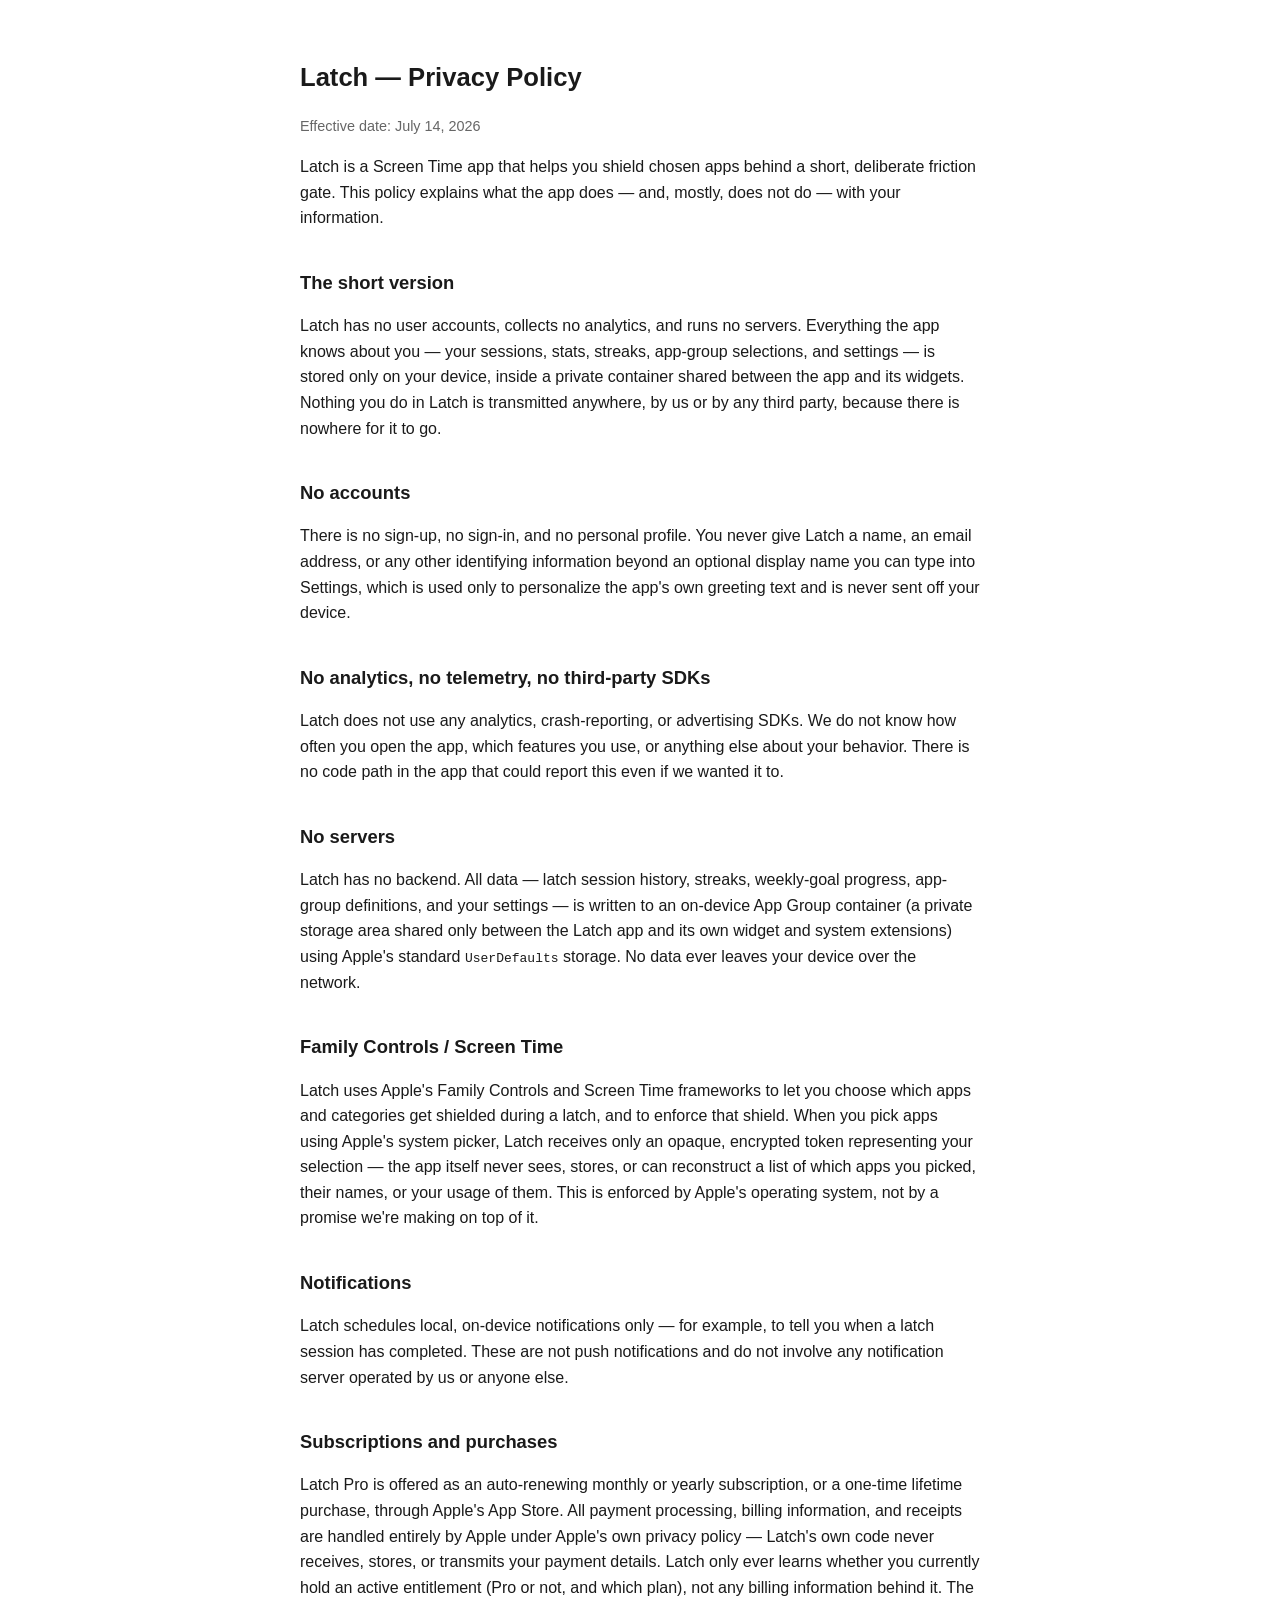
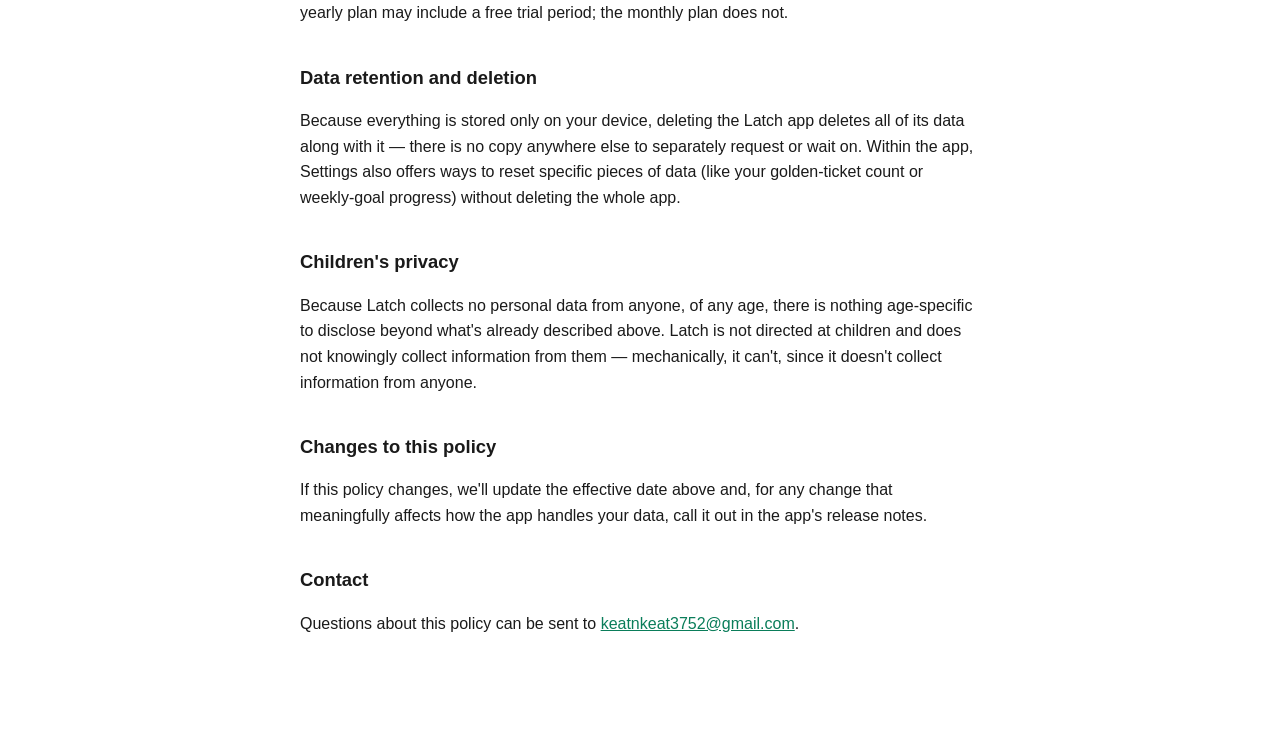
==== privacy/index.html @ b39165e9 "Add Latch Privacy Policy and Terms of Service pages" ====
<!doctype html>
<html lang="en">
<head>
<meta charset="utf-8">
<meta name="viewport" content="width=device-width, initial-scale=1">
<title>Latch — Privacy Policy</title>
<style>
  body { font-family: -apple-system, BlinkMacSystemFont, "Segoe UI", sans-serif; max-width: 680px; margin: 0 auto; padding: 40px 20px 80px; line-height: 1.6; color: #1a1a1a; }
  h1 { font-size: 1.6em; }
  h2 { font-size: 1.15em; margin-top: 2em; }
  .note { color: #666; font-size: 0.9em; }
  a { color: #0a7d5a; }
</style>
</head>
<body>
<h1>Latch — Privacy Policy</h1>
<p class="note">Effective date: July 14, 2026</p>

<p>Latch is a Screen Time app that helps you shield chosen apps behind a short, deliberate friction gate. This policy explains what the app does — and, mostly, does not do — with your information.</p>

<h2>The short version</h2>
<p>Latch has no user accounts, collects no analytics, and runs no servers. Everything the app knows about you — your sessions, stats, streaks, app-group selections, and settings — is stored only on your device, inside a private container shared between the app and its widgets. Nothing you do in Latch is transmitted anywhere, by us or by any third party, because there is nowhere for it to go.</p>

<h2>No accounts</h2>
<p>There is no sign-up, no sign-in, and no personal profile. You never give Latch a name, an email address, or any other identifying information beyond an optional display name you can type into Settings, which is used only to personalize the app's own greeting text and is never sent off your device.</p>

<h2>No analytics, no telemetry, no third-party SDKs</h2>
<p>Latch does not use any analytics, crash-reporting, or advertising SDKs. We do not know how often you open the app, which features you use, or anything else about your behavior. There is no code path in the app that could report this even if we wanted it to.</p>

<h2>No servers</h2>
<p>Latch has no backend. All data — latch session history, streaks, weekly-goal progress, app-group definitions, and your settings — is written to an on-device App Group container (a private storage area shared only between the Latch app and its own widget and system extensions) using Apple's standard <code>UserDefaults</code> storage. No data ever leaves your device over the network.</p>

<h2>Family Controls / Screen Time</h2>
<p>Latch uses Apple's Family Controls and Screen Time frameworks to let you choose which apps and categories get shielded during a latch, and to enforce that shield. When you pick apps using Apple's system picker, Latch receives only an opaque, encrypted token representing your selection — the app itself never sees, stores, or can reconstruct a list of which apps you picked, their names, or your usage of them. This is enforced by Apple's operating system, not by a promise we're making on top of it.</p>

<h2>Notifications</h2>
<p>Latch schedules local, on-device notifications only — for example, to tell you when a latch session has completed. These are not push notifications and do not involve any notification server operated by us or anyone else.</p>

<h2>Subscriptions and purchases</h2>
<p>Latch Pro is offered as an auto-renewing monthly or yearly subscription, or a one-time lifetime purchase, through Apple's App Store. All payment processing, billing information, and receipts are handled entirely by Apple under Apple's own privacy policy — Latch's own code never receives, stores, or transmits your payment details. Latch only ever learns whether you currently hold an active entitlement (Pro or not, and which plan), not any billing information behind it. The yearly plan may include a free trial period; the monthly plan does not.</p>

<h2>Data retention and deletion</h2>
<p>Because everything is stored only on your device, deleting the Latch app deletes all of its data along with it — there is no copy anywhere else to separately request or wait on. Within the app, Settings also offers ways to reset specific pieces of data (like your golden-ticket count or weekly-goal progress) without deleting the whole app.</p>

<h2>Children's privacy</h2>
<p>Because Latch collects no personal data from anyone, of any age, there is nothing age-specific to disclose beyond what's already described above. Latch is not directed at children and does not knowingly collect information from them — mechanically, it can't, since it doesn't collect information from anyone.</p>

<h2>Changes to this policy</h2>
<p>If this policy changes, we'll update the effective date above and, for any change that meaningfully affects how the app handles your data, call it out in the app's release notes.</p>

<h2>Contact</h2>
<p>Questions about this policy can be sent to <a href="mailto:keatnkeat3752@gmail.com">keatnkeat3752@gmail.com</a>.</p>
</body>
</html>
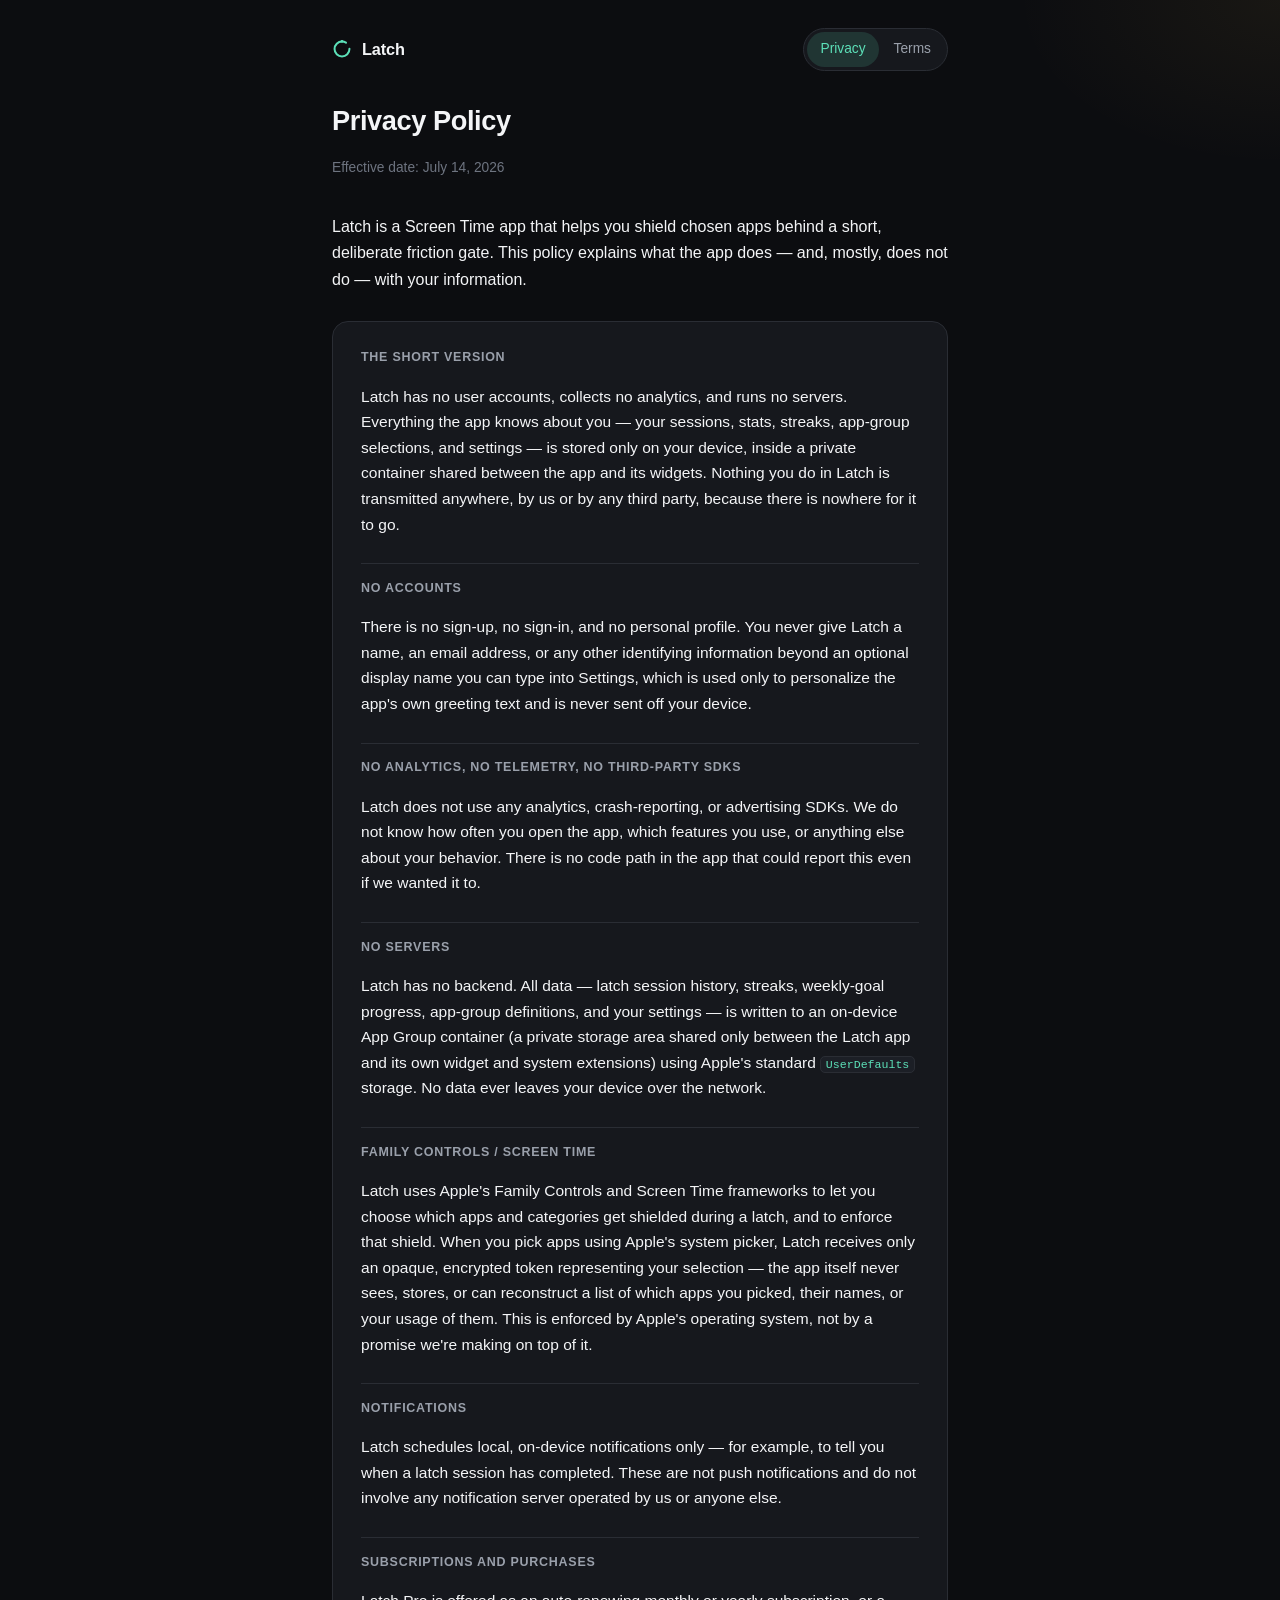
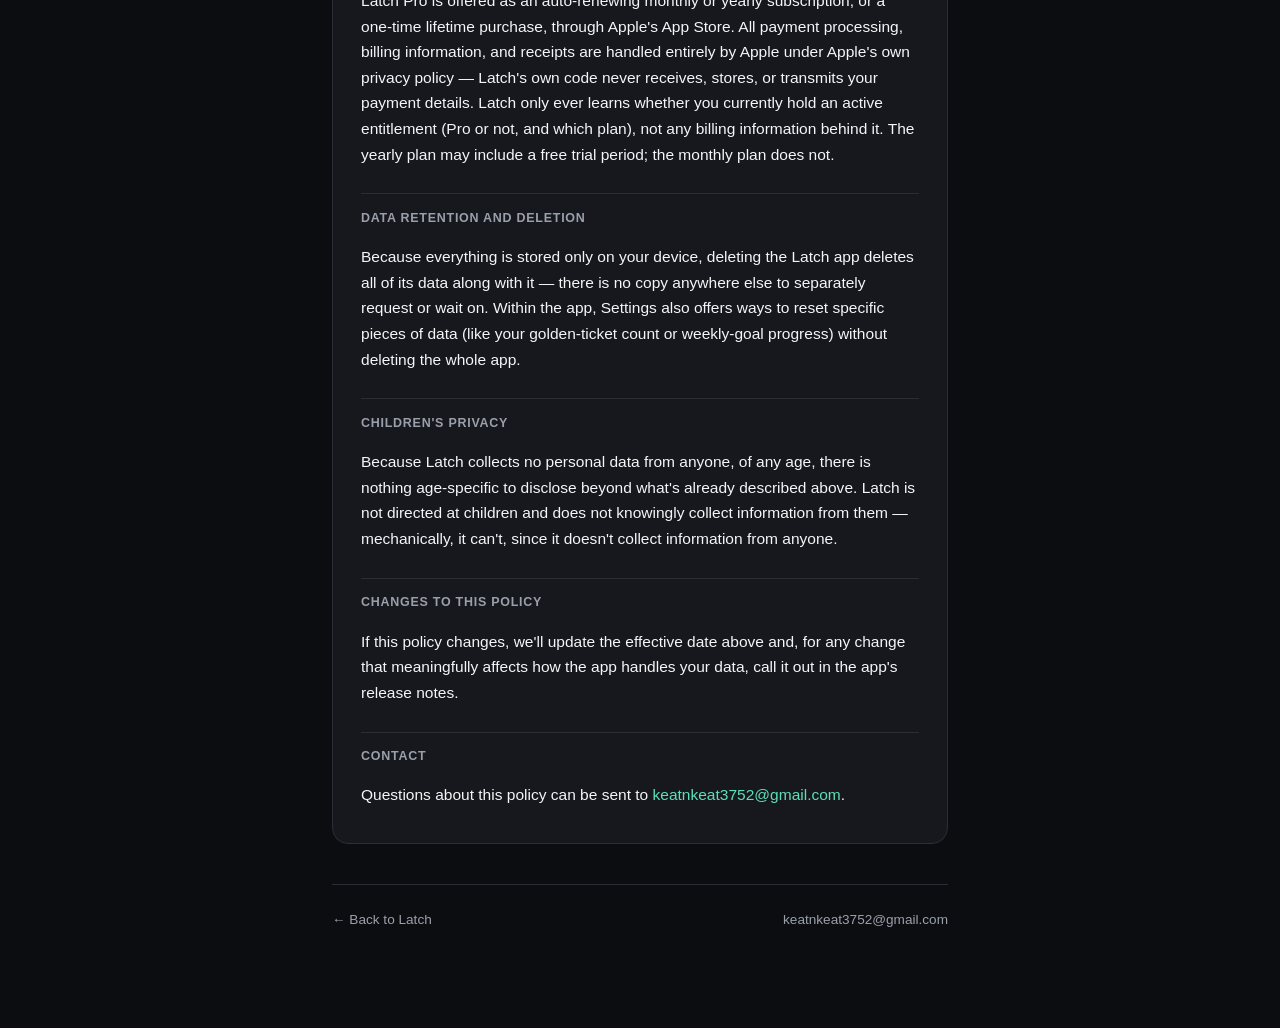
==== commit 2a51119a: "Restyle docs to match Latch's dark/mint brand, fix stale free-tier copy Replaces the bare unstyled p" ====
--- a/privacy/index.html
+++ b/privacy/index.html
@@ -3,52 +3,77 @@
 <head>
 <meta charset="utf-8">
 <meta name="viewport" content="width=device-width, initial-scale=1">
+<meta name="color-scheme" content="dark">
 <title>Latch — Privacy Policy</title>
-<style>
-  body { font-family: -apple-system, BlinkMacSystemFont, "Segoe UI", sans-serif; max-width: 680px; margin: 0 auto; padding: 40px 20px 80px; line-height: 1.6; color: #1a1a1a; }
-  h1 { font-size: 1.6em; }
-  h2 { font-size: 1.15em; margin-top: 2em; }
-  .note { color: #666; font-size: 0.9em; }
-  a { color: #0a7d5a; }
-</style>
+<meta name="description" content="Latch's Privacy Policy: no accounts, no analytics, no servers.">
+<link rel="stylesheet" href="../styles.css">
 </head>
 <body>
-<h1>Latch — Privacy Policy</h1>
-<p class="note">Effective date: July 14, 2026</p>
+<div class="wrap">
 
-<p>Latch is a Screen Time app that helps you shield chosen apps behind a short, deliberate friction gate. This policy explains what the app does — and, mostly, does not do — with your information.</p>
+  <header class="site-header">
+    <a class="brand" href="../">
+      <svg class="brand-mark" width="20" height="20" viewBox="0 0 22 22" fill="none" xmlns="http://www.w3.org/2000/svg">
+        <circle cx="11" cy="11" r="8.2" stroke="#5CE0B8" stroke-width="2.2" stroke-linecap="round" stroke-dasharray="43 8"/>
+        <circle cx="11" cy="2.6" r="1.6" fill="#5CE0B8"/>
+      </svg>
+      Latch
+    </a>
+    <nav class="tabs">
+      <a href="../privacy/" aria-current="page">Privacy</a>
+      <a href="../terms/">Terms</a>
+    </nav>
+  </header>
 
-<h2>The short version</h2>
-<p>Latch has no user accounts, collects no analytics, and runs no servers. Everything the app knows about you — your sessions, stats, streaks, app-group selections, and settings — is stored only on your device, inside a private container shared between the app and its widgets. Nothing you do in Latch is transmitted anywhere, by us or by any third party, because there is nowhere for it to go.</p>
+  <section class="doc-header">
+    <h1>Privacy Policy</h1>
+    <p class="note">Effective date: July 14, 2026</p>
+  </section>
 
-<h2>No accounts</h2>
-<p>There is no sign-up, no sign-in, and no personal profile. You never give Latch a name, an email address, or any other identifying information beyond an optional display name you can type into Settings, which is used only to personalize the app's own greeting text and is never sent off your device.</p>
+  <p>Latch is a Screen Time app that helps you shield chosen apps behind a short, deliberate friction gate. This policy explains what the app does — and, mostly, does not do — with your information.</p>
 
-<h2>No analytics, no telemetry, no third-party SDKs</h2>
-<p>Latch does not use any analytics, crash-reporting, or advertising SDKs. We do not know how often you open the app, which features you use, or anything else about your behavior. There is no code path in the app that could report this even if we wanted it to.</p>
+  <div class="card">
 
-<h2>No servers</h2>
-<p>Latch has no backend. All data — latch session history, streaks, weekly-goal progress, app-group definitions, and your settings — is written to an on-device App Group container (a private storage area shared only between the Latch app and its own widget and system extensions) using Apple's standard <code>UserDefaults</code> storage. No data ever leaves your device over the network.</p>
+    <h2>The short version</h2>
+    <p>Latch has no user accounts, collects no analytics, and runs no servers. Everything the app knows about you — your sessions, stats, streaks, app-group selections, and settings — is stored only on your device, inside a private container shared between the app and its widgets. Nothing you do in Latch is transmitted anywhere, by us or by any third party, because there is nowhere for it to go.</p>
 
-<h2>Family Controls / Screen Time</h2>
-<p>Latch uses Apple's Family Controls and Screen Time frameworks to let you choose which apps and categories get shielded during a latch, and to enforce that shield. When you pick apps using Apple's system picker, Latch receives only an opaque, encrypted token representing your selection — the app itself never sees, stores, or can reconstruct a list of which apps you picked, their names, or your usage of them. This is enforced by Apple's operating system, not by a promise we're making on top of it.</p>
+    <h2>No accounts</h2>
+    <p>There is no sign-up, no sign-in, and no personal profile. You never give Latch a name, an email address, or any other identifying information beyond an optional display name you can type into Settings, which is used only to personalize the app's own greeting text and is never sent off your device.</p>
 
-<h2>Notifications</h2>
-<p>Latch schedules local, on-device notifications only — for example, to tell you when a latch session has completed. These are not push notifications and do not involve any notification server operated by us or anyone else.</p>
+    <h2>No analytics, no telemetry, no third-party SDKs</h2>
+    <p>Latch does not use any analytics, crash-reporting, or advertising SDKs. We do not know how often you open the app, which features you use, or anything else about your behavior. There is no code path in the app that could report this even if we wanted it to.</p>
 
-<h2>Subscriptions and purchases</h2>
-<p>Latch Pro is offered as an auto-renewing monthly or yearly subscription, or a one-time lifetime purchase, through Apple's App Store. All payment processing, billing information, and receipts are handled entirely by Apple under Apple's own privacy policy — Latch's own code never receives, stores, or transmits your payment details. Latch only ever learns whether you currently hold an active entitlement (Pro or not, and which plan), not any billing information behind it. The yearly plan may include a free trial period; the monthly plan does not.</p>
+    <h2>No servers</h2>
+    <p>Latch has no backend. All data — latch session history, streaks, weekly-goal progress, app-group definitions, and your settings — is written to an on-device App Group container (a private storage area shared only between the Latch app and its own widget and system extensions) using Apple's standard <code>UserDefaults</code> storage. No data ever leaves your device over the network.</p>
 
-<h2>Data retention and deletion</h2>
-<p>Because everything is stored only on your device, deleting the Latch app deletes all of its data along with it — there is no copy anywhere else to separately request or wait on. Within the app, Settings also offers ways to reset specific pieces of data (like your golden-ticket count or weekly-goal progress) without deleting the whole app.</p>
+    <h2>Family Controls / Screen Time</h2>
+    <p>Latch uses Apple's Family Controls and Screen Time frameworks to let you choose which apps and categories get shielded during a latch, and to enforce that shield. When you pick apps using Apple's system picker, Latch receives only an opaque, encrypted token representing your selection — the app itself never sees, stores, or can reconstruct a list of which apps you picked, their names, or your usage of them. This is enforced by Apple's operating system, not by a promise we're making on top of it.</p>
 
-<h2>Children's privacy</h2>
-<p>Because Latch collects no personal data from anyone, of any age, there is nothing age-specific to disclose beyond what's already described above. Latch is not directed at children and does not knowingly collect information from them — mechanically, it can't, since it doesn't collect information from anyone.</p>
+    <h2>Notifications</h2>
+    <p>Latch schedules local, on-device notifications only — for example, to tell you when a latch session has completed. These are not push notifications and do not involve any notification server operated by us or anyone else.</p>
 
-<h2>Changes to this policy</h2>
-<p>If this policy changes, we'll update the effective date above and, for any change that meaningfully affects how the app handles your data, call it out in the app's release notes.</p>
+    <h2>Subscriptions and purchases</h2>
+    <p>Latch Pro is offered as an auto-renewing monthly or yearly subscription, or a one-time lifetime purchase, through Apple's App Store. All payment processing, billing information, and receipts are handled entirely by Apple under Apple's own privacy policy — Latch's own code never receives, stores, or transmits your payment details. Latch only ever learns whether you currently hold an active entitlement (Pro or not, and which plan), not any billing information behind it. The yearly plan may include a free trial period; the monthly plan does not.</p>
 
-<h2>Contact</h2>
-<p>Questions about this policy can be sent to <a href="mailto:keatnkeat3752@gmail.com">keatnkeat3752@gmail.com</a>.</p>
+    <h2>Data retention and deletion</h2>
+    <p>Because everything is stored only on your device, deleting the Latch app deletes all of its data along with it — there is no copy anywhere else to separately request or wait on. Within the app, Settings also offers ways to reset specific pieces of data (like your golden-ticket count or weekly-goal progress) without deleting the whole app.</p>
+
+    <h2>Children's privacy</h2>
+    <p>Because Latch collects no personal data from anyone, of any age, there is nothing age-specific to disclose beyond what's already described above. Latch is not directed at children and does not knowingly collect information from them — mechanically, it can't, since it doesn't collect information from anyone.</p>
+
+    <h2>Changes to this policy</h2>
+    <p>If this policy changes, we'll update the effective date above and, for any change that meaningfully affects how the app handles your data, call it out in the app's release notes.</p>
+
+    <h2>Contact</h2>
+    <p>Questions about this policy can be sent to <a href="mailto:keatnkeat3752@gmail.com">keatnkeat3752@gmail.com</a>.</p>
+
+  </div>
+
+  <footer class="site-footer">
+    <span><a href="../">← Back to Latch</a></span>
+    <span><a href="mailto:keatnkeat3752@gmail.com">keatnkeat3752@gmail.com</a></span>
+  </footer>
+
+</div>
 </body>
 </html>
--- a/styles.css
+++ b/styles.css
@@ -0,0 +1,300 @@
+:root {
+  --bg-base: #0c0d10;
+  --bg-elevated: #16181d;
+  --bg-elevated-2: #1c1f26;
+  --stroke-subtle: #2a2d34;
+  --text-primary: #f4f5f7;
+  --text-secondary: #9aa0ab;
+  --text-tertiary: #6e7480;
+  --accent-mint: #5ce0b8;
+  --accent-mint-dim: rgba(92, 224, 184, 0.14);
+  --accent-gold: #e7b84b;
+}
+
+* {
+  box-sizing: border-box;
+}
+
+html {
+  color-scheme: dark;
+}
+
+body {
+  margin: 0;
+  background: var(--bg-base);
+  background-image:
+    radial-gradient(560px 320px at 12% -8%, rgba(92, 224, 184, 0.10), transparent 60%),
+    radial-gradient(480px 300px at 100% 0%, rgba(231, 184, 75, 0.06), transparent 55%);
+  background-repeat: no-repeat;
+  color: var(--text-primary);
+  font-family: -apple-system, BlinkMacSystemFont, "SF Pro Text", "Segoe UI", Helvetica, Arial, sans-serif;
+  -webkit-font-smoothing: antialiased;
+  line-height: 1.65;
+}
+
+a {
+  color: var(--accent-mint);
+  text-decoration: none;
+}
+
+a:hover {
+  text-decoration: underline;
+}
+
+.wrap {
+  max-width: 660px;
+  margin: 0 auto;
+  padding: 0 22px 96px;
+}
+
+/* Header */
+
+.site-header {
+  display: flex;
+  align-items: center;
+  justify-content: space-between;
+  gap: 16px;
+  padding: 28px 0 20px;
+}
+
+.brand {
+  display: inline-flex;
+  align-items: center;
+  gap: 10px;
+  color: var(--text-primary);
+  font-weight: 600;
+  font-size: 1.02em;
+  letter-spacing: -0.01em;
+}
+
+.brand:hover {
+  text-decoration: none;
+  opacity: 0.85;
+}
+
+.brand-mark {
+  display: block;
+  flex: none;
+}
+
+.tabs {
+  display: inline-flex;
+  gap: 2px;
+  padding: 3px;
+  background: var(--bg-elevated);
+  border: 1px solid var(--stroke-subtle);
+  border-radius: 999px;
+}
+
+.tabs a {
+  color: var(--text-secondary);
+  font-size: 0.86em;
+  font-weight: 500;
+  padding: 6px 13px;
+  border-radius: 999px;
+}
+
+.tabs a:hover {
+  color: var(--text-primary);
+  text-decoration: none;
+}
+
+.tabs a[aria-current="page"] {
+  background: var(--accent-mint-dim);
+  color: var(--accent-mint);
+}
+
+/* Hero (index only) */
+
+.hero {
+  padding: 56px 0 40px;
+}
+
+.kicker {
+  display: inline-flex;
+  align-items: center;
+  gap: 7px;
+  color: var(--accent-mint);
+  font-size: 0.78em;
+  font-weight: 600;
+  letter-spacing: 0.08em;
+  text-transform: uppercase;
+  margin-bottom: 18px;
+}
+
+.kicker::before {
+  content: "";
+  width: 6px;
+  height: 6px;
+  border-radius: 50%;
+  background: var(--accent-mint);
+  box-shadow: 0 0 10px 1px var(--accent-mint);
+}
+
+.hero h1 {
+  font-size: 2.15em;
+  letter-spacing: -0.02em;
+  margin: 0 0 12px;
+}
+
+.hero p {
+  color: var(--text-secondary);
+  font-size: 1.05em;
+  max-width: 46ch;
+  margin: 0;
+}
+
+.link-grid {
+  display: grid;
+  gap: 12px;
+  margin-top: 36px;
+}
+
+.link-card {
+  display: flex;
+  align-items: center;
+  justify-content: space-between;
+  gap: 16px;
+  padding: 18px 20px;
+  background: var(--bg-elevated);
+  border: 1px solid var(--stroke-subtle);
+  border-radius: 14px;
+  color: var(--text-primary);
+  transition: border-color 0.15s ease, transform 0.15s ease, background 0.15s ease;
+}
+
+.link-card:hover {
+  border-color: var(--accent-mint);
+  background: var(--bg-elevated-2);
+  transform: translateY(-1px);
+  text-decoration: none;
+}
+
+.link-card .title {
+  font-weight: 600;
+  font-size: 1.02em;
+}
+
+.link-card .desc {
+  color: var(--text-tertiary);
+  font-size: 0.88em;
+  margin-top: 3px;
+}
+
+.link-card .chev {
+  color: var(--text-tertiary);
+  flex: none;
+}
+
+.link-card:hover .chev {
+  color: var(--accent-mint);
+}
+
+/* Document pages */
+
+.doc-header {
+  padding: 8px 0 4px;
+}
+
+.doc-header h1 {
+  font-size: 1.7em;
+  letter-spacing: -0.015em;
+  margin: 0 0 10px;
+}
+
+.note {
+  color: var(--text-tertiary);
+  font-size: 0.86em;
+}
+
+.card {
+  background: var(--bg-elevated);
+  border: 1px solid var(--stroke-subtle);
+  border-radius: 16px;
+  padding: 8px 28px 20px;
+  margin-top: 28px;
+}
+
+.card h2 {
+  font-size: 0.78em;
+  font-weight: 700;
+  letter-spacing: 0.06em;
+  text-transform: uppercase;
+  color: var(--text-secondary);
+  margin: 2.1em 0 0.9em;
+  padding-top: 1.1em;
+  border-top: 1px solid var(--stroke-subtle);
+}
+
+.card > h2:first-child {
+  margin-top: 1.4em;
+  padding-top: 0;
+  border-top: none;
+}
+
+.card p,
+.card li {
+  color: var(--text-primary);
+  font-size: 0.97em;
+}
+
+.card ul {
+  padding-left: 1.2em;
+}
+
+.card li {
+  margin: 0.4em 0;
+}
+
+.card strong {
+  color: var(--text-primary);
+}
+
+.card code {
+  background: var(--bg-elevated-2);
+  border: 1px solid var(--stroke-subtle);
+  border-radius: 5px;
+  padding: 0.1em 0.4em;
+  font-size: 0.92em;
+  color: var(--accent-mint);
+}
+
+.placeholder {
+  color: #ffb4a8;
+  background: rgba(224, 108, 108, 0.14);
+  padding: 2px 7px;
+  border-radius: 5px;
+  font-family: ui-monospace, "SF Mono", Menlo, monospace;
+  font-size: 0.9em;
+}
+
+/* Footer */
+
+.site-footer {
+  display: flex;
+  align-items: center;
+  justify-content: space-between;
+  gap: 16px;
+  flex-wrap: wrap;
+  margin-top: 40px;
+  padding-top: 24px;
+  border-top: 1px solid var(--stroke-subtle);
+  color: var(--text-tertiary);
+  font-size: 0.85em;
+}
+
+.site-footer a {
+  color: var(--text-secondary);
+}
+
+@media (max-width: 480px) {
+  .hero h1 {
+    font-size: 1.7em;
+  }
+  .card {
+    padding: 4px 18px 12px;
+  }
+  .site-header {
+    padding-top: 22px;
+  }
+}
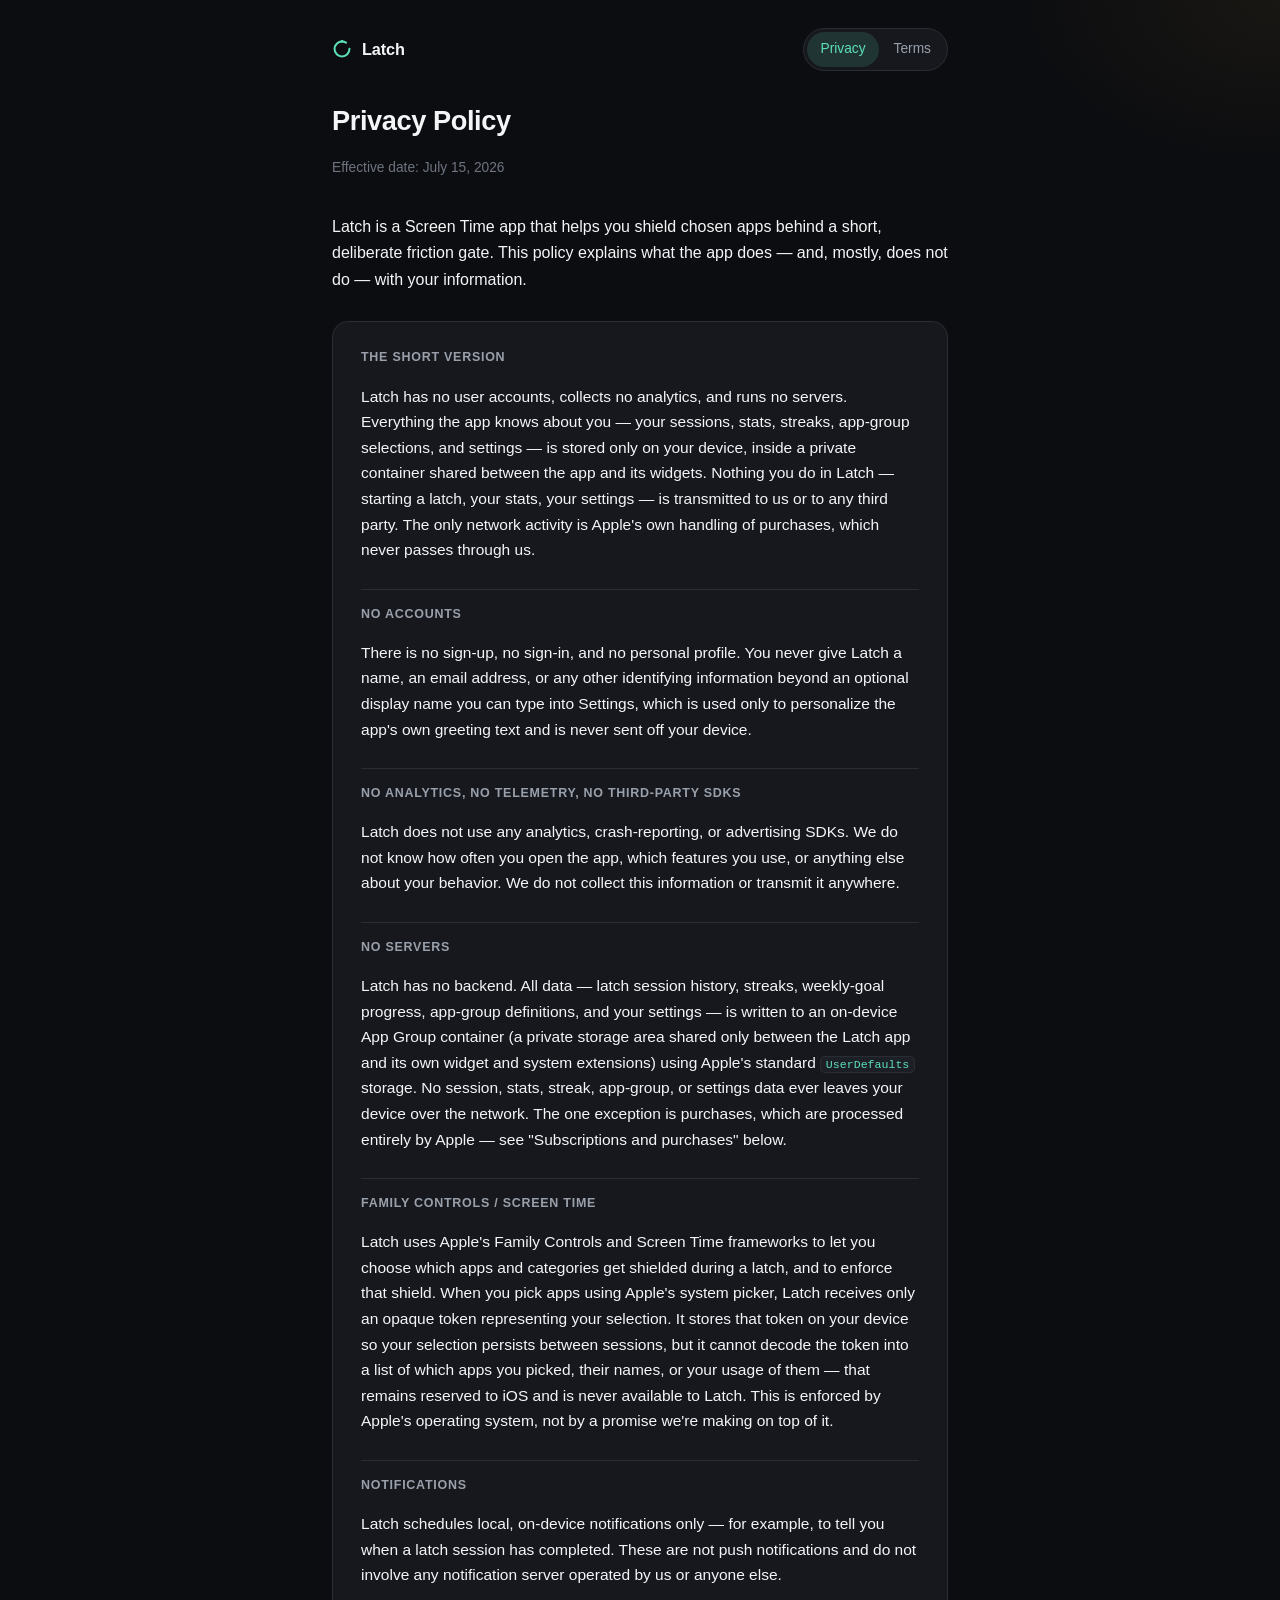
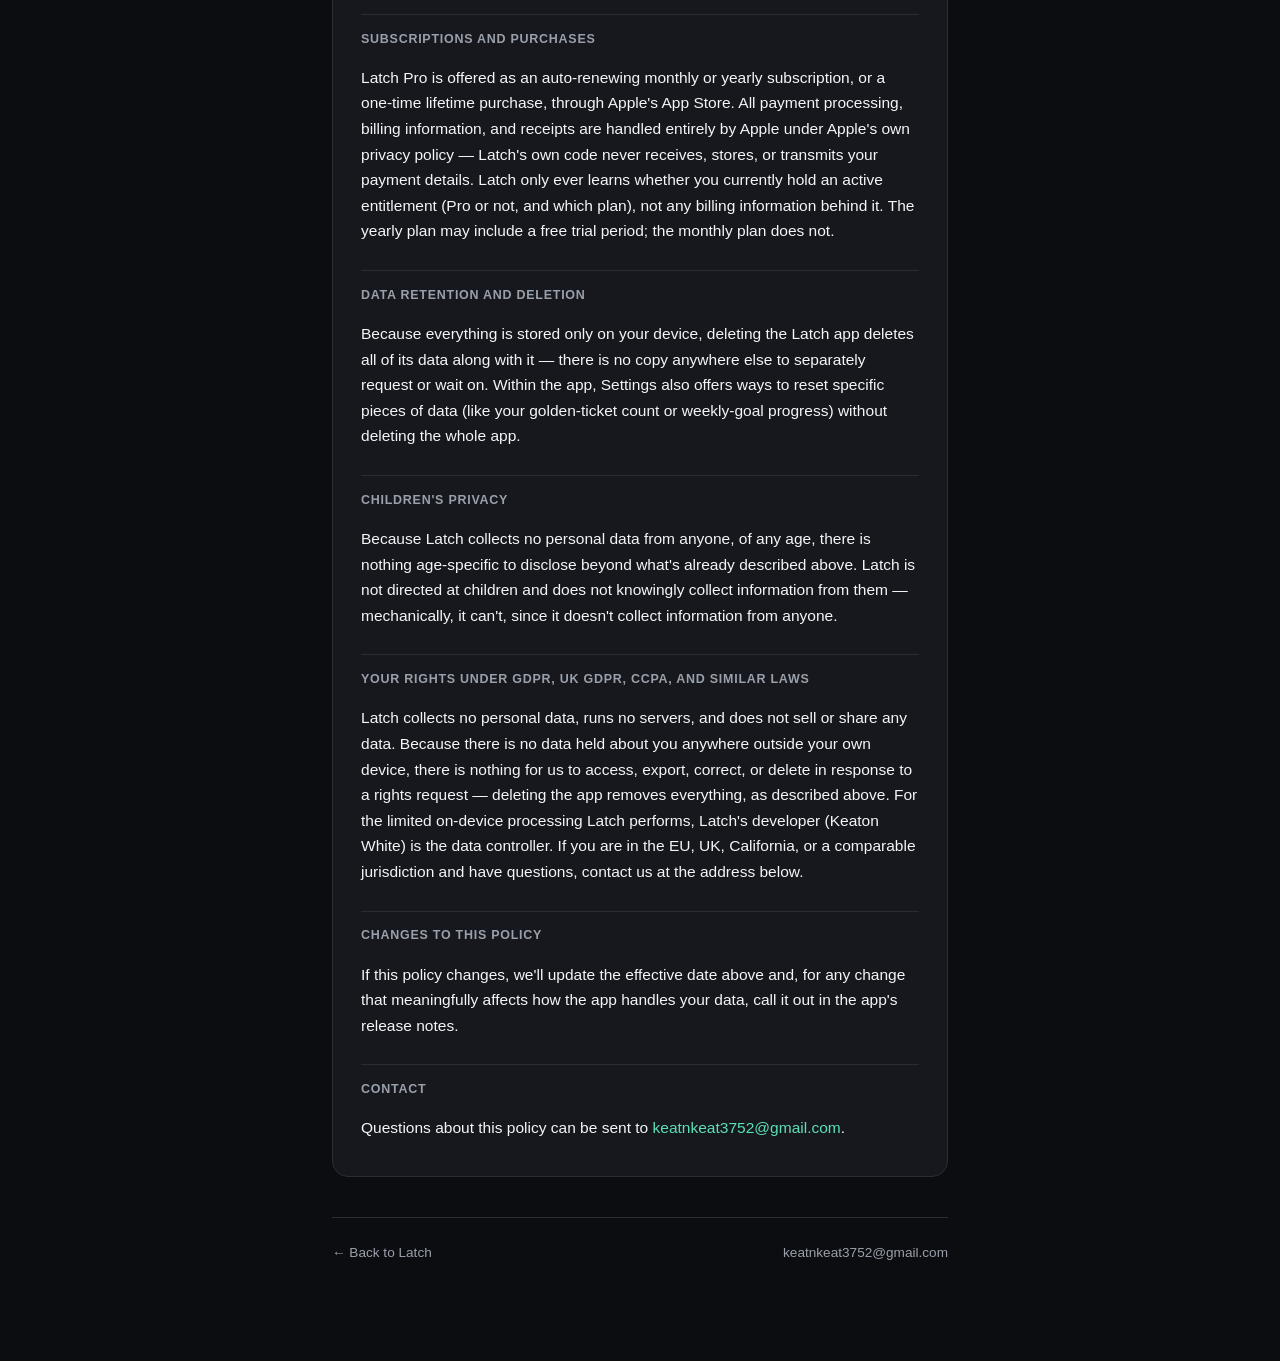
==== commit 10cbe52c: "Harden Terms & Privacy for App Store review and liability Terms: - Add "License and Apple's standard" ====
--- a/privacy/index.html
+++ b/privacy/index.html
@@ -6,7 +6,7 @@
 <meta name="color-scheme" content="dark">
 <title>Latch — Privacy Policy</title>
 <meta name="description" content="Latch's Privacy Policy: no accounts, no analytics, no servers.">
-<link rel="stylesheet" href="../styles.css">
+<link rel="stylesheet" href="../styles.css?v=2">
 </head>
 <body>
 <div class="wrap">
@@ -27,7 +27,7 @@
 
   <section class="doc-header">
     <h1>Privacy Policy</h1>
-    <p class="note">Effective date: July 14, 2026</p>
+    <p class="note">Effective date: July 15, 2026</p>
   </section>
 
   <p>Latch is a Screen Time app that helps you shield chosen apps behind a short, deliberate friction gate. This policy explains what the app does — and, mostly, does not do — with your information.</p>
@@ -35,19 +35,19 @@
   <div class="card">
 
     <h2>The short version</h2>
-    <p>Latch has no user accounts, collects no analytics, and runs no servers. Everything the app knows about you — your sessions, stats, streaks, app-group selections, and settings — is stored only on your device, inside a private container shared between the app and its widgets. Nothing you do in Latch is transmitted anywhere, by us or by any third party, because there is nowhere for it to go.</p>
+    <p>Latch has no user accounts, collects no analytics, and runs no servers. Everything the app knows about you — your sessions, stats, streaks, app-group selections, and settings — is stored only on your device, inside a private container shared between the app and its widgets. Nothing you do in Latch — starting a latch, your stats, your settings — is transmitted to us or to any third party. The only network activity is Apple's own handling of purchases, which never passes through us.</p>
 
     <h2>No accounts</h2>
     <p>There is no sign-up, no sign-in, and no personal profile. You never give Latch a name, an email address, or any other identifying information beyond an optional display name you can type into Settings, which is used only to personalize the app's own greeting text and is never sent off your device.</p>
 
     <h2>No analytics, no telemetry, no third-party SDKs</h2>
-    <p>Latch does not use any analytics, crash-reporting, or advertising SDKs. We do not know how often you open the app, which features you use, or anything else about your behavior. There is no code path in the app that could report this even if we wanted it to.</p>
+    <p>Latch does not use any analytics, crash-reporting, or advertising SDKs. We do not know how often you open the app, which features you use, or anything else about your behavior. We do not collect this information or transmit it anywhere.</p>
 
     <h2>No servers</h2>
-    <p>Latch has no backend. All data — latch session history, streaks, weekly-goal progress, app-group definitions, and your settings — is written to an on-device App Group container (a private storage area shared only between the Latch app and its own widget and system extensions) using Apple's standard <code>UserDefaults</code> storage. No data ever leaves your device over the network.</p>
+    <p>Latch has no backend. All data — latch session history, streaks, weekly-goal progress, app-group definitions, and your settings — is written to an on-device App Group container (a private storage area shared only between the Latch app and its own widget and system extensions) using Apple's standard <code>UserDefaults</code> storage. No session, stats, streak, app-group, or settings data ever leaves your device over the network. The one exception is purchases, which are processed entirely by Apple — see "Subscriptions and purchases" below.</p>
 
     <h2>Family Controls / Screen Time</h2>
-    <p>Latch uses Apple's Family Controls and Screen Time frameworks to let you choose which apps and categories get shielded during a latch, and to enforce that shield. When you pick apps using Apple's system picker, Latch receives only an opaque, encrypted token representing your selection — the app itself never sees, stores, or can reconstruct a list of which apps you picked, their names, or your usage of them. This is enforced by Apple's operating system, not by a promise we're making on top of it.</p>
+    <p>Latch uses Apple's Family Controls and Screen Time frameworks to let you choose which apps and categories get shielded during a latch, and to enforce that shield. When you pick apps using Apple's system picker, Latch receives only an opaque token representing your selection. It stores that token on your device so your selection persists between sessions, but it cannot decode the token into a list of which apps you picked, their names, or your usage of them — that remains reserved to iOS and is never available to Latch. This is enforced by Apple's operating system, not by a promise we're making on top of it.</p>
 
     <h2>Notifications</h2>
     <p>Latch schedules local, on-device notifications only — for example, to tell you when a latch session has completed. These are not push notifications and do not involve any notification server operated by us or anyone else.</p>
@@ -60,6 +60,9 @@
 
     <h2>Children's privacy</h2>
     <p>Because Latch collects no personal data from anyone, of any age, there is nothing age-specific to disclose beyond what's already described above. Latch is not directed at children and does not knowingly collect information from them — mechanically, it can't, since it doesn't collect information from anyone.</p>
+
+    <h2>Your rights under GDPR, UK GDPR, CCPA, and similar laws</h2>
+    <p>Latch collects no personal data, runs no servers, and does not sell or share any data. Because there is no data held about you anywhere outside your own device, there is nothing for us to access, export, correct, or delete in response to a rights request — deleting the app removes everything, as described above. For the limited on-device processing Latch performs, Latch's developer (Keaton White) is the data controller. If you are in the EU, UK, California, or a comparable jurisdiction and have questions, contact us at the address below.</p>
 
     <h2>Changes to this policy</h2>
     <p>If this policy changes, we'll update the effective date above and, for any change that meaningfully affects how the app handles your data, call it out in the app's release notes.</p>
--- a/styles.css
+++ b/styles.css
@@ -171,14 +171,16 @@
 }
 
 .link-card .title {
+  display: block;
   font-weight: 600;
   font-size: 1.02em;
 }
 
 .link-card .desc {
+  display: block;
   color: var(--text-tertiary);
   font-size: 0.88em;
-  margin-top: 3px;
+  margin-top: 4px;
 }
 
 .link-card .chev {
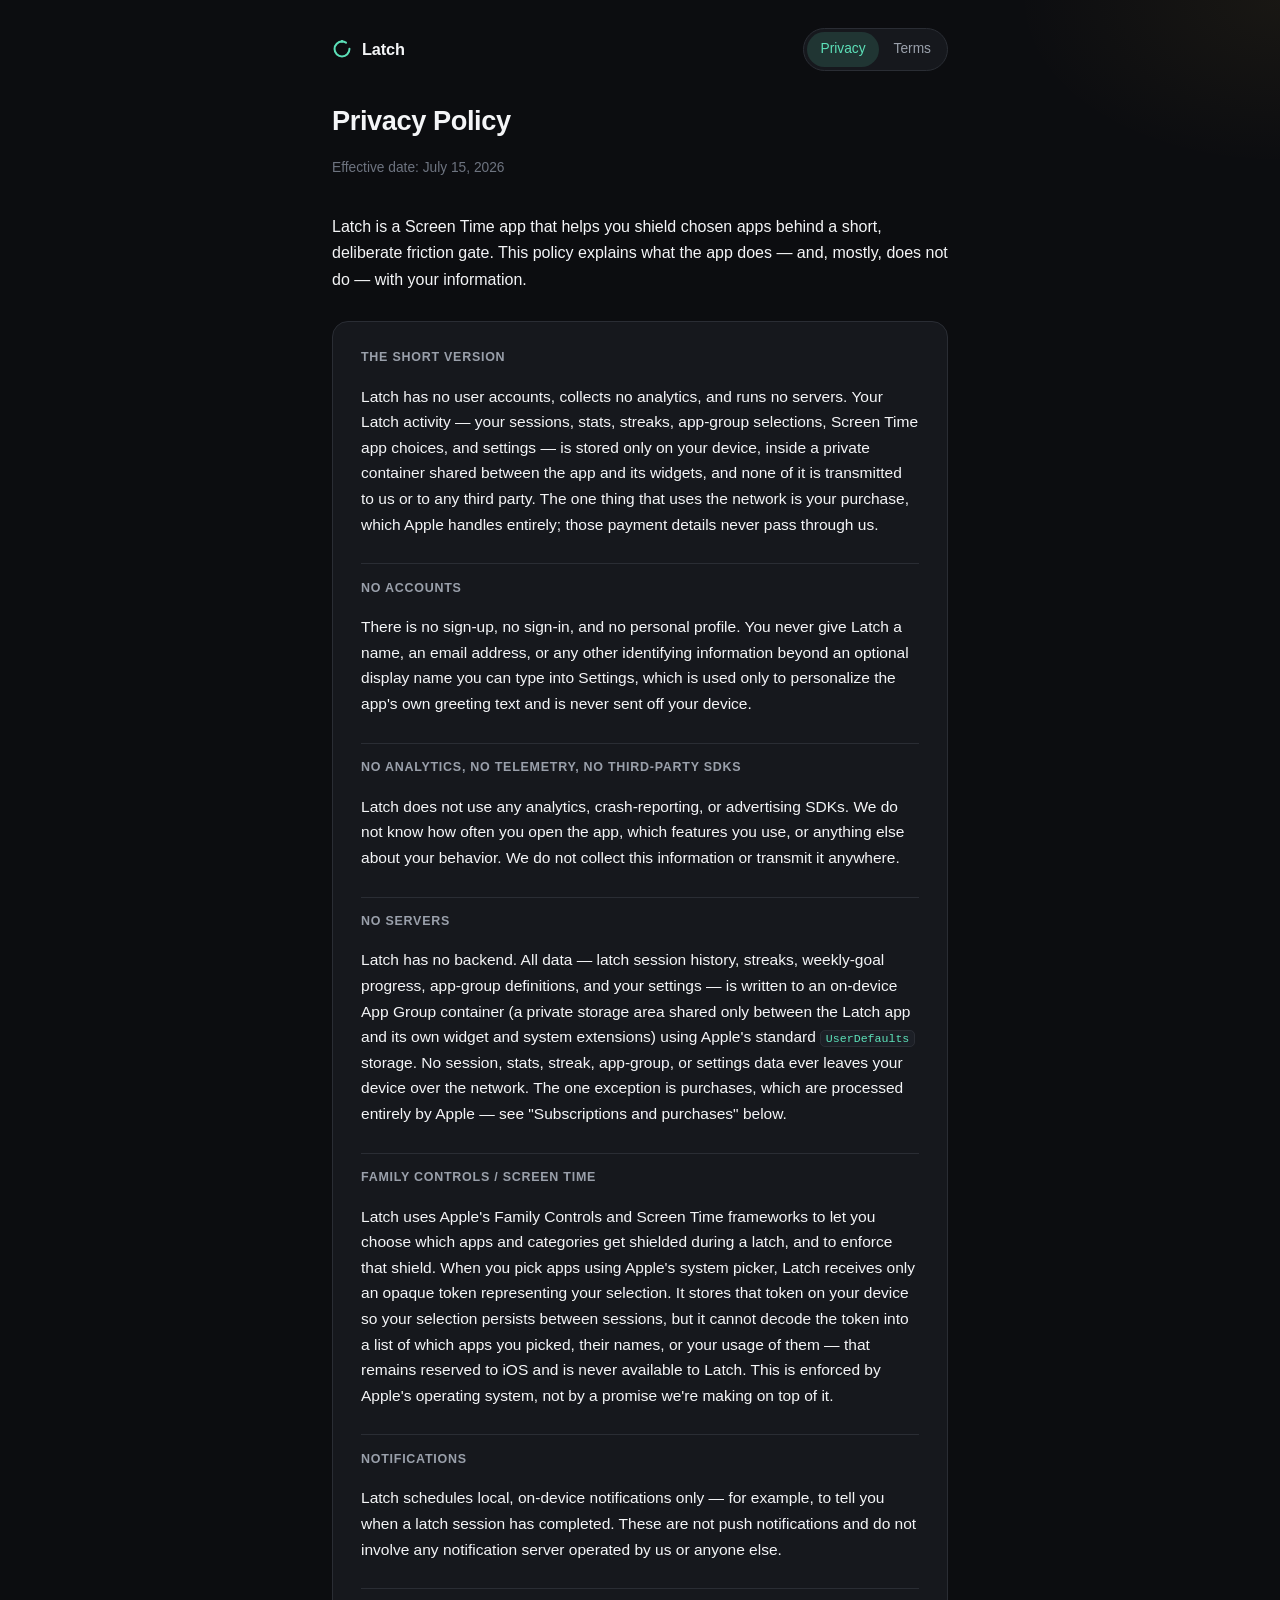
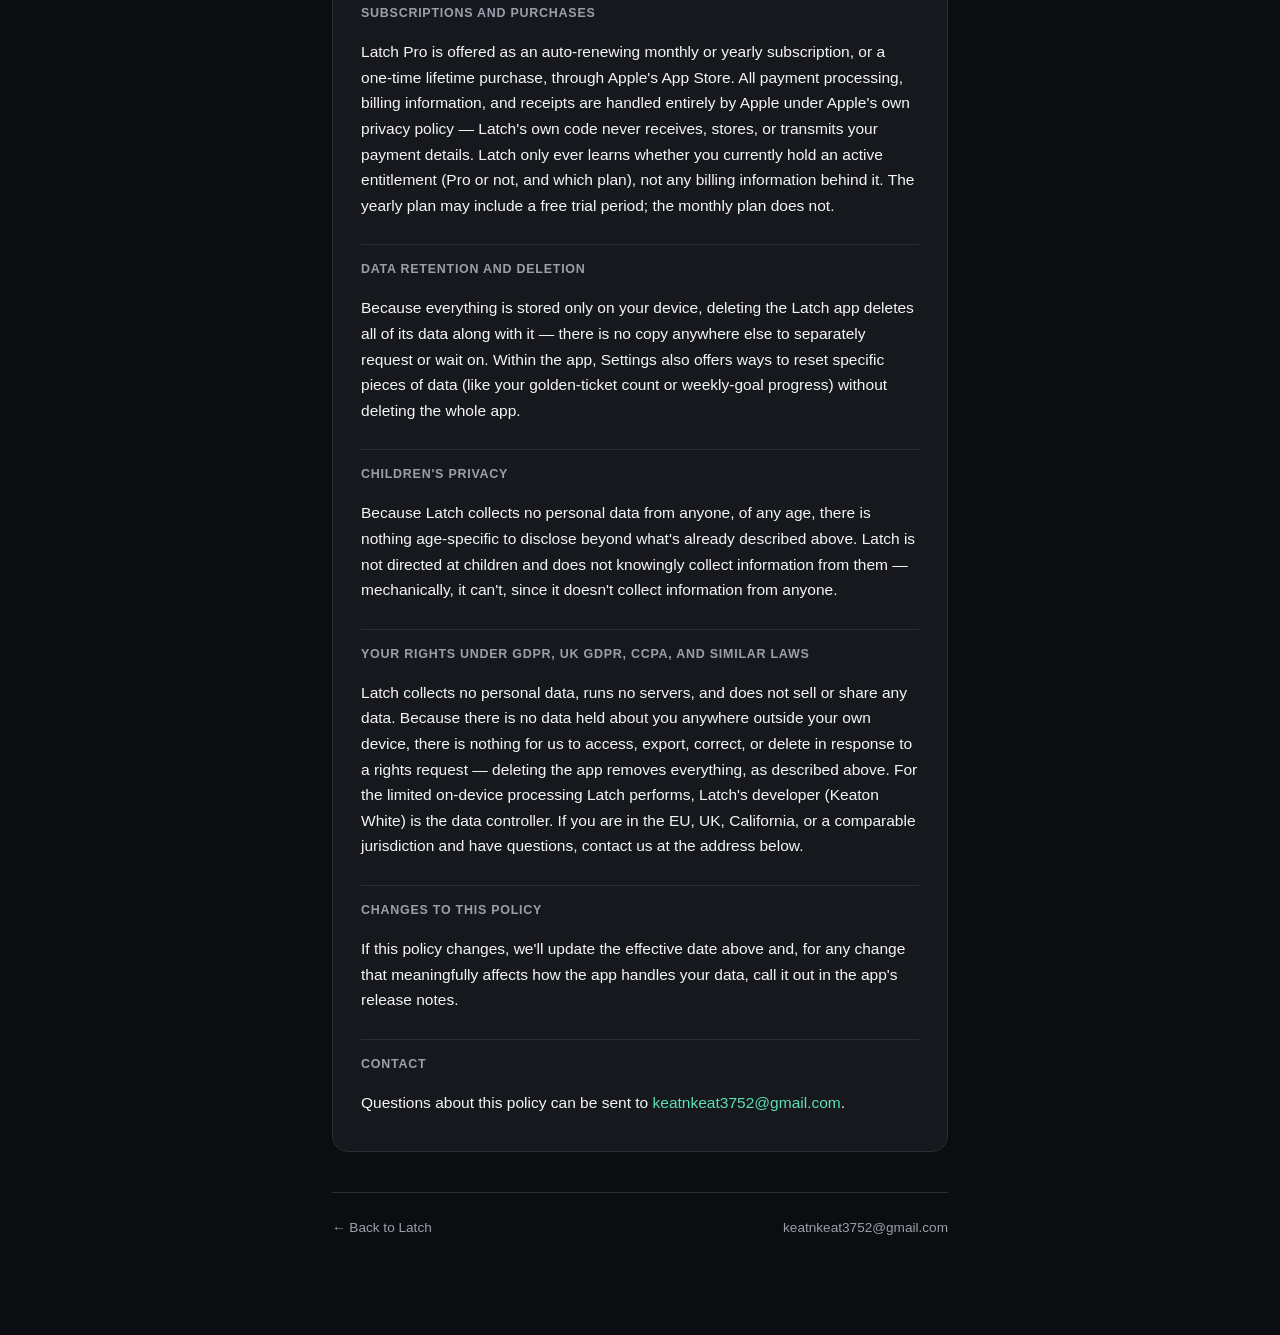
==== commit 91f7e664: "Privacy: scope the no-transmission claim to Latch activity, not an absolute Lead the short version w" ====
--- a/privacy/index.html
+++ b/privacy/index.html
@@ -35,7 +35,7 @@
   <div class="card">
 
     <h2>The short version</h2>
-    <p>Latch has no user accounts, collects no analytics, and runs no servers. Everything the app knows about you — your sessions, stats, streaks, app-group selections, and settings — is stored only on your device, inside a private container shared between the app and its widgets. Nothing you do in Latch — starting a latch, your stats, your settings — is transmitted to us or to any third party. The only network activity is Apple's own handling of purchases, which never passes through us.</p>
+    <p>Latch has no user accounts, collects no analytics, and runs no servers. Your Latch activity — your sessions, stats, streaks, app-group selections, Screen Time app choices, and settings — is stored only on your device, inside a private container shared between the app and its widgets, and none of it is transmitted to us or to any third party. The one thing that uses the network is your purchase, which Apple handles entirely; those payment details never pass through us.</p>
 
     <h2>No accounts</h2>
     <p>There is no sign-up, no sign-in, and no personal profile. You never give Latch a name, an email address, or any other identifying information beyond an optional display name you can type into Settings, which is used only to personalize the app's own greeting text and is never sent off your device.</p>
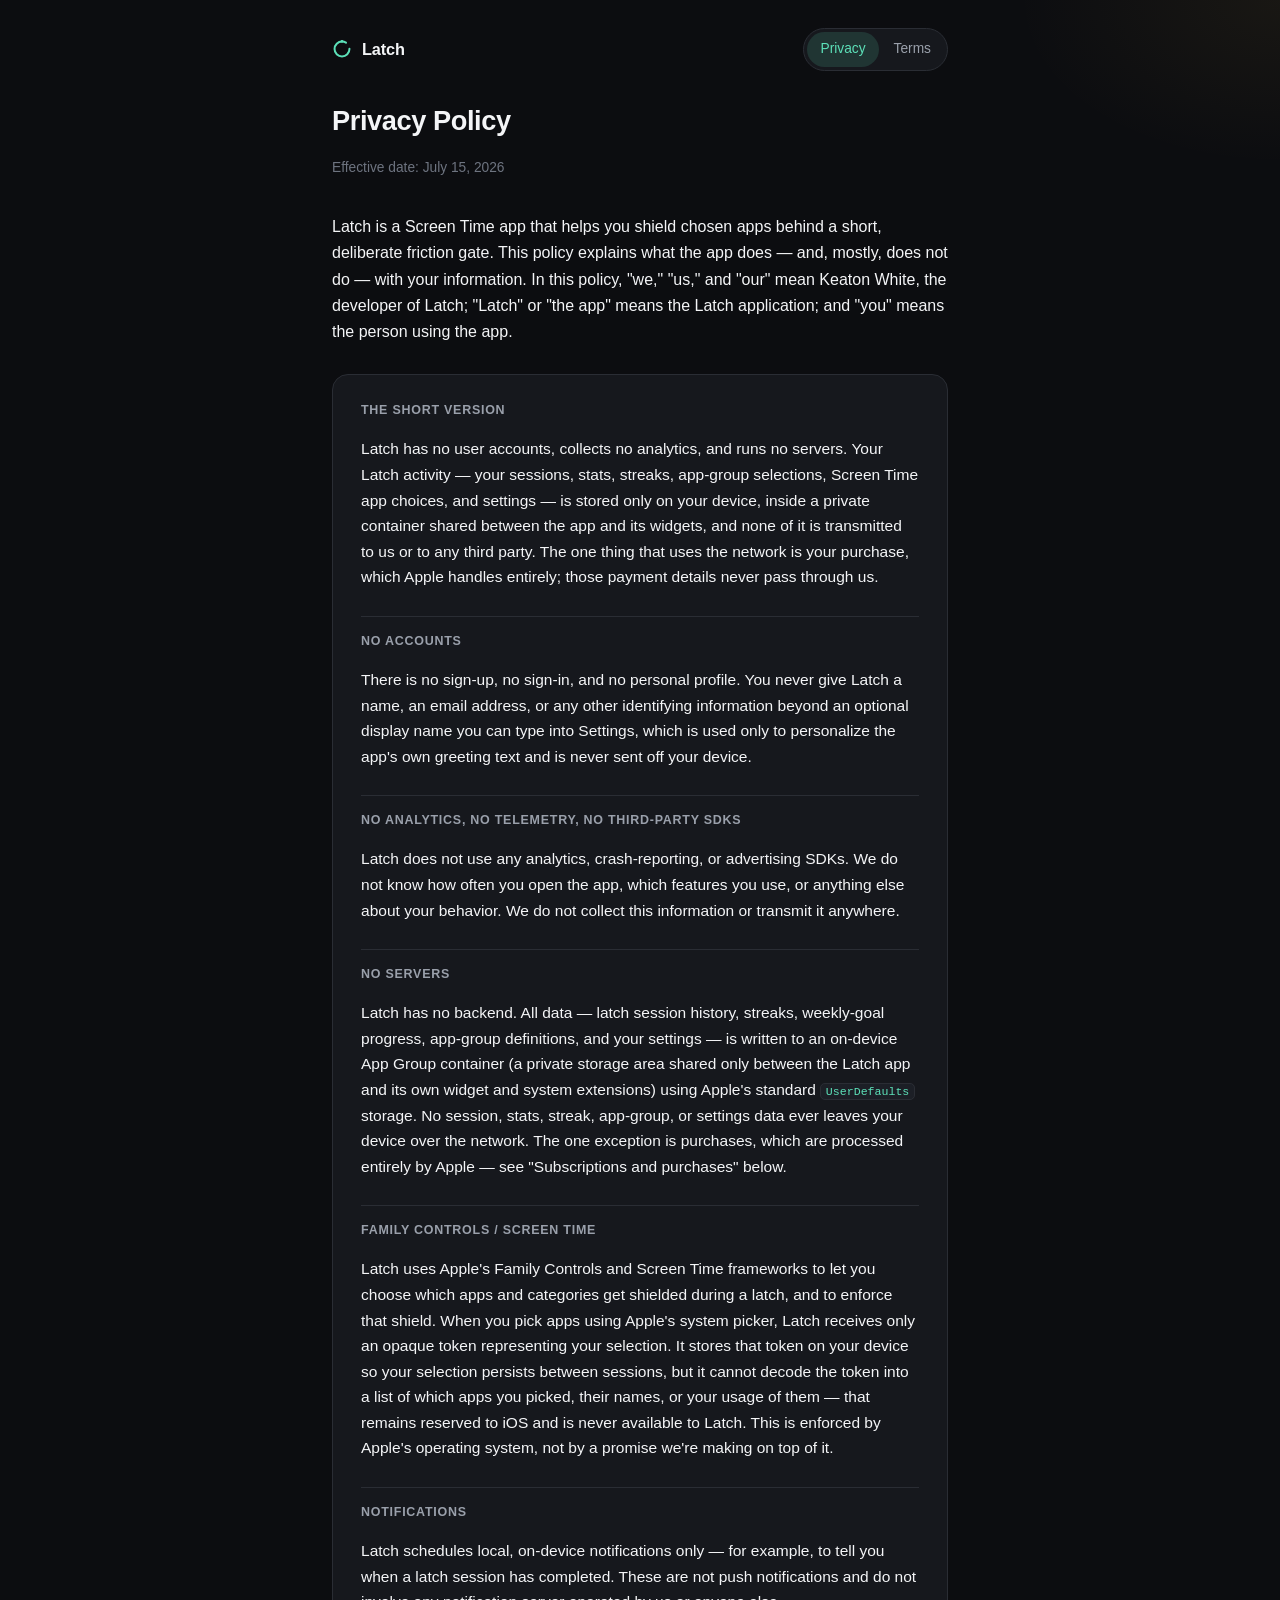
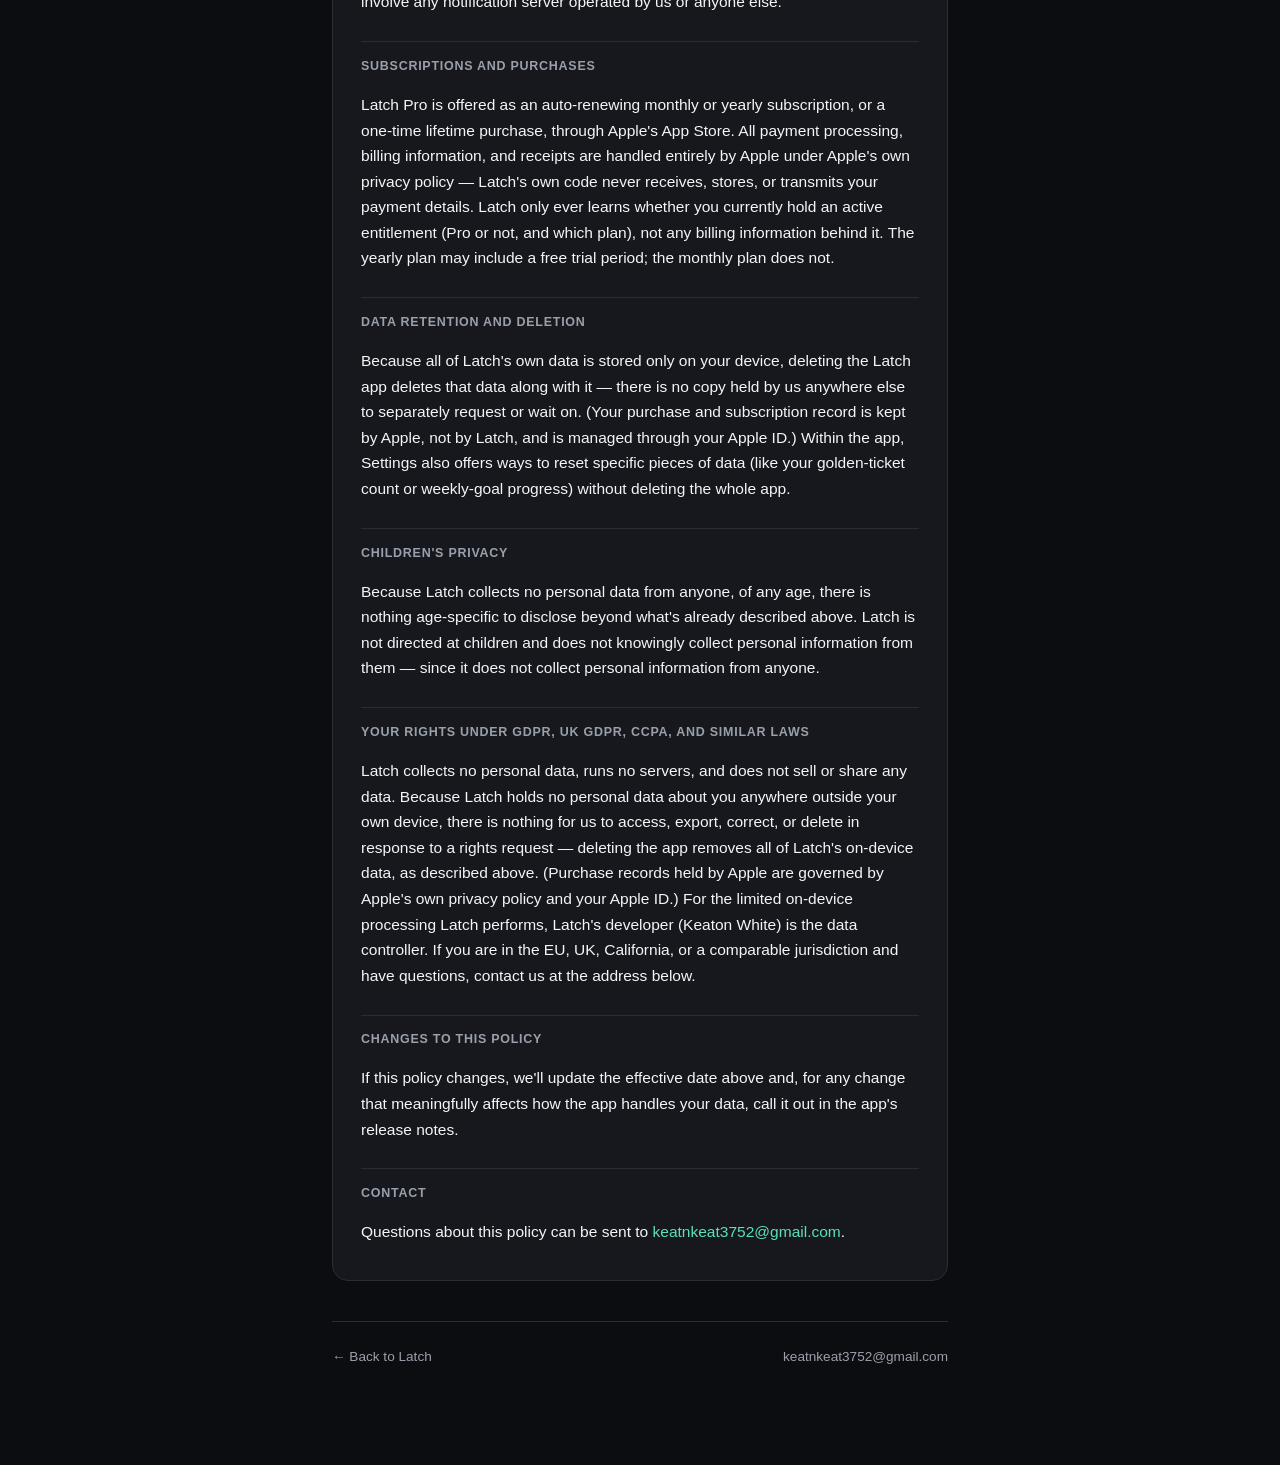
==== commit e3701677: "Precision pass: define pronouns, scope remaining absolutes - Define 'we/us/our' (= Keaton White) and" ====
--- a/privacy/index.html
+++ b/privacy/index.html
@@ -30,7 +30,7 @@
     <p class="note">Effective date: July 15, 2026</p>
   </section>
 
-  <p>Latch is a Screen Time app that helps you shield chosen apps behind a short, deliberate friction gate. This policy explains what the app does — and, mostly, does not do — with your information.</p>
+  <p>Latch is a Screen Time app that helps you shield chosen apps behind a short, deliberate friction gate. This policy explains what the app does — and, mostly, does not do — with your information. In this policy, "we," "us," and "our" mean Keaton White, the developer of Latch; "Latch" or "the app" means the Latch application; and "you" means the person using the app.</p>
 
   <div class="card">
 
@@ -56,13 +56,13 @@
     <p>Latch Pro is offered as an auto-renewing monthly or yearly subscription, or a one-time lifetime purchase, through Apple's App Store. All payment processing, billing information, and receipts are handled entirely by Apple under Apple's own privacy policy — Latch's own code never receives, stores, or transmits your payment details. Latch only ever learns whether you currently hold an active entitlement (Pro or not, and which plan), not any billing information behind it. The yearly plan may include a free trial period; the monthly plan does not.</p>
 
     <h2>Data retention and deletion</h2>
-    <p>Because everything is stored only on your device, deleting the Latch app deletes all of its data along with it — there is no copy anywhere else to separately request or wait on. Within the app, Settings also offers ways to reset specific pieces of data (like your golden-ticket count or weekly-goal progress) without deleting the whole app.</p>
+    <p>Because all of Latch's own data is stored only on your device, deleting the Latch app deletes that data along with it — there is no copy held by us anywhere else to separately request or wait on. (Your purchase and subscription record is kept by Apple, not by Latch, and is managed through your Apple ID.) Within the app, Settings also offers ways to reset specific pieces of data (like your golden-ticket count or weekly-goal progress) without deleting the whole app.</p>
 
     <h2>Children's privacy</h2>
-    <p>Because Latch collects no personal data from anyone, of any age, there is nothing age-specific to disclose beyond what's already described above. Latch is not directed at children and does not knowingly collect information from them — mechanically, it can't, since it doesn't collect information from anyone.</p>
+    <p>Because Latch collects no personal data from anyone, of any age, there is nothing age-specific to disclose beyond what's already described above. Latch is not directed at children and does not knowingly collect personal information from them — since it does not collect personal information from anyone.</p>
 
     <h2>Your rights under GDPR, UK GDPR, CCPA, and similar laws</h2>
-    <p>Latch collects no personal data, runs no servers, and does not sell or share any data. Because there is no data held about you anywhere outside your own device, there is nothing for us to access, export, correct, or delete in response to a rights request — deleting the app removes everything, as described above. For the limited on-device processing Latch performs, Latch's developer (Keaton White) is the data controller. If you are in the EU, UK, California, or a comparable jurisdiction and have questions, contact us at the address below.</p>
+    <p>Latch collects no personal data, runs no servers, and does not sell or share any data. Because Latch holds no personal data about you anywhere outside your own device, there is nothing for us to access, export, correct, or delete in response to a rights request — deleting the app removes all of Latch's on-device data, as described above. (Purchase records held by Apple are governed by Apple's own privacy policy and your Apple ID.) For the limited on-device processing Latch performs, Latch's developer (Keaton White) is the data controller. If you are in the EU, UK, California, or a comparable jurisdiction and have questions, contact us at the address below.</p>
 
     <h2>Changes to this policy</h2>
     <p>If this policy changes, we'll update the effective date above and, for any change that meaningfully affects how the app handles your data, call it out in the app's release notes.</p>
